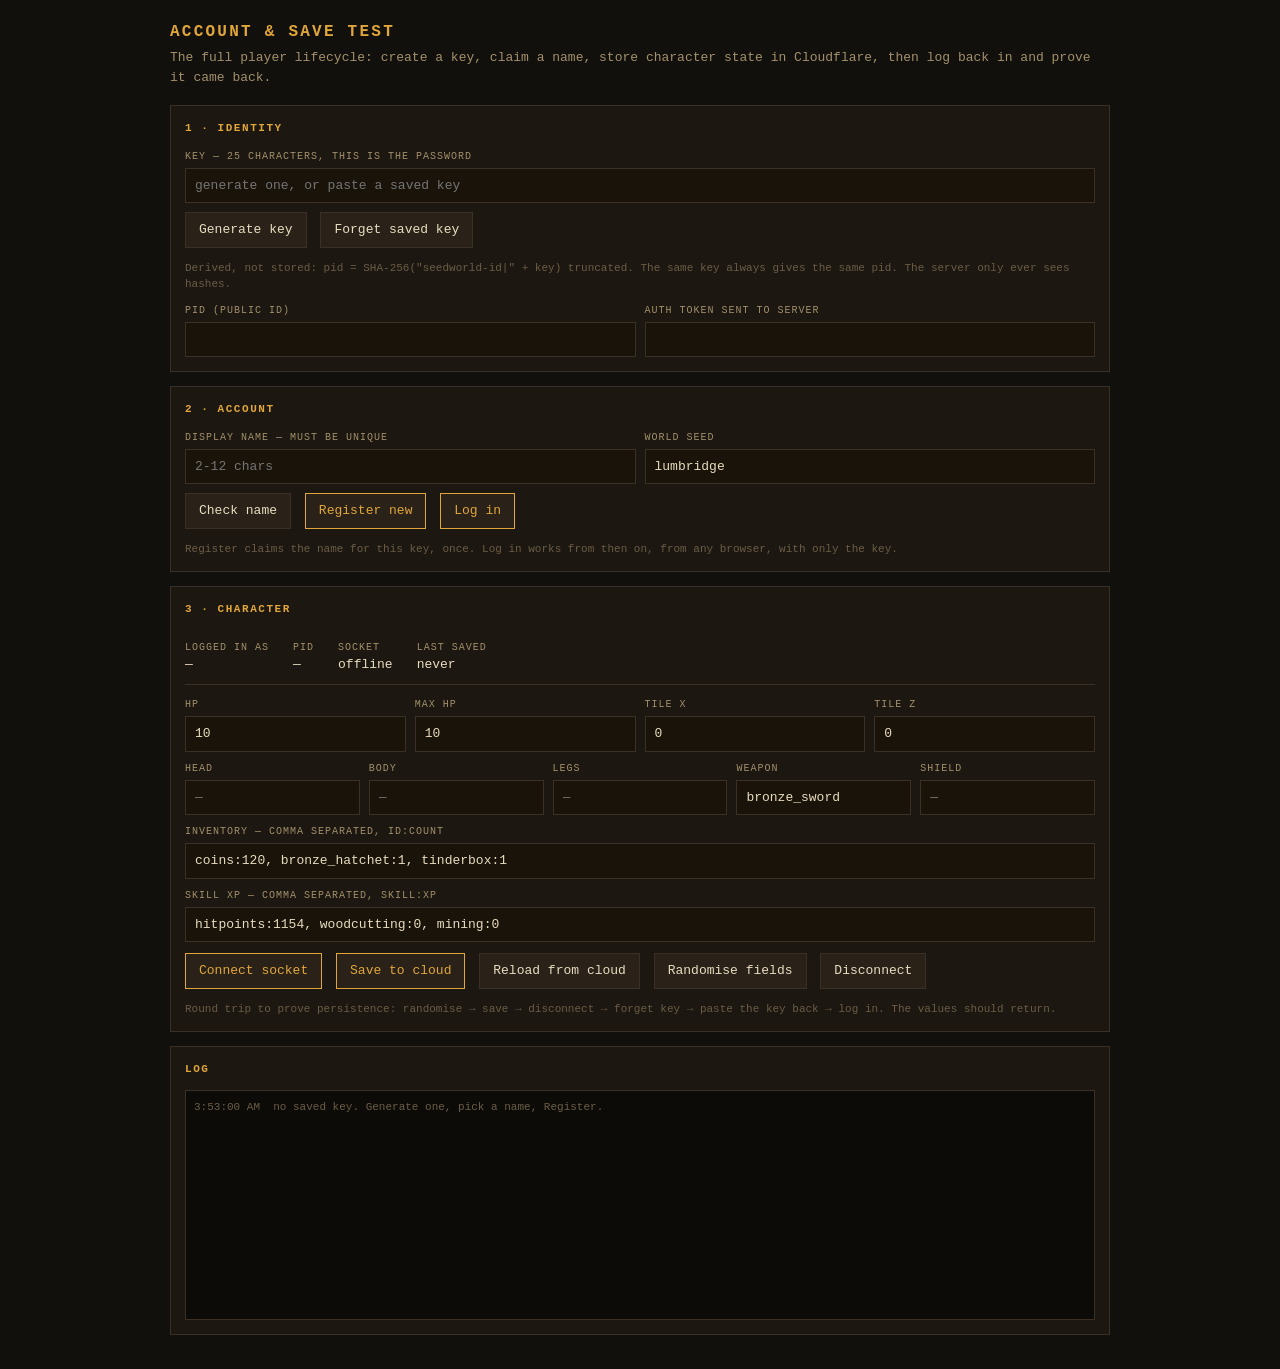
==== account-test.html @ 3901ff2e "Add files via upload" ====
<!DOCTYPE html>
<html lang="en">
<head>
<meta charset="utf-8">
<meta name="viewport" content="width=device-width,initial-scale=1">
<title>Seedworld — account &amp; save test</title>
<style>
  :root { --bg:#12100c; --panel:#1c1710; --line:#3a3025; --bone:#e8dcc0; --amber:#e0a63a; }
  * { box-sizing:border-box; }
  body { margin:0; background:var(--bg); color:var(--bone);
         font:13px/1.5 ui-monospace,SFMono-Regular,Menlo,Consolas,monospace; }
  .wrap { max-width:980px; margin:0 auto; padding:20px; }
  h1 { font-size:16px; letter-spacing:.14em; text-transform:uppercase; color:var(--amber);
       margin:0 0 4px; font-weight:600; }
  h2 { font-size:11px; letter-spacing:.14em; text-transform:uppercase; color:var(--amber);
       margin:0 0 12px; font-weight:600; }
  .sub { color:#a2906c; margin:0 0 18px; }
  .panel { background:var(--panel); border:1px solid var(--line); padding:14px; margin-bottom:14px; }
  label { display:block; color:#a2906c; margin-bottom:4px; font-size:10px;
          letter-spacing:.1em; text-transform:uppercase; }
  input { width:100%; background:#191309; border:1px solid var(--line); color:var(--bone);
          padding:7px 9px; font:inherit; }
  input:focus { outline:none; border-color:var(--amber); }
  input:disabled { opacity:.45; }
  button { background:#2a2218; border:1px solid var(--line); color:var(--bone);
           padding:7px 13px; font:inherit; cursor:pointer; margin:0 6px 6px 0; }
  button:hover:not(:disabled) { border-color:var(--amber); color:var(--amber); }
  button:disabled { opacity:.35; cursor:default; }
  button.go { border-color:var(--amber); color:var(--amber); }
  .key { background:#0d0b07; border:1px dashed var(--amber); color:var(--amber);
         padding:11px; word-break:break-all; letter-spacing:.16em; margin:9px 0; font-size:15px; }
  .grid { display:grid; grid-template-columns:repeat(auto-fit,minmax(150px,1fr)); gap:9px; }
  .who { display:flex; gap:24px; flex-wrap:wrap; padding:10px 0; border-bottom:1px solid var(--line);
         margin-bottom:12px; }
  .who div span { color:#a2906c; display:block; font-size:10px; letter-spacing:.1em;
                  text-transform:uppercase; }
  .who div b { font-weight:400; color:var(--bone); }
  #log { height:230px; overflow:auto; background:#0d0b07; border:1px solid var(--line);
         padding:8px; font-size:11px; white-space:pre-wrap; }
  .ok { color:#7ac74f; } .bad { color:#d8563a; } .dim { color:#6b5d47; } .warn { color:#e0a63a; }
  .hint { color:#6b5d47; font-size:11px; margin:6px 0 0; }
</style>
</head>
<body>
<div class="wrap">
  <h1>Account &amp; save test</h1>
  <p class="sub">The full player lifecycle: create a key, claim a name, store character
     state in Cloudflare, then log back in and prove it came back.</p>

  <!-- ---------------------------------------------------------- identity -->
  <div class="panel">
    <h2>1 · Identity</h2>
    <div class="grid">
      <div style="grid-column:1/-1">
        <label>Key — 25 characters, this is the password</label>
        <input id="keyIn" placeholder="generate one, or paste a saved key" spellcheck="false" autocomplete="off">
      </div>
    </div>
    <div class="key" id="keyOut" hidden></div>
    <div style="margin-top:9px">
      <button id="gen">Generate key</button>
      <button id="forget">Forget saved key</button>
    </div>
    <p class="hint">Derived, not stored: pid = SHA-256("seedworld-id|" + key) truncated.
       The same key always gives the same pid. The server only ever sees hashes.</p>
    <div class="grid" style="margin-top:10px">
      <div><label>pid (public id)</label><input id="pidOut" readonly></div>
      <div><label>auth token sent to server</label><input id="authOut" readonly></div>
    </div>
  </div>

  <!-- ------------------------------------------------------------ account -->
  <div class="panel">
    <h2>2 · Account</h2>
    <div class="grid">
      <div><label>Display name — must be unique</label><input id="nameIn" maxlength="12" placeholder="2-12 chars" spellcheck="false"></div>
      <div><label>World seed</label><input id="seedIn" value="lumbridge" spellcheck="false"></div>
    </div>
    <div style="margin-top:9px">
      <button id="check">Check name</button>
      <button id="reg" class="go">Register new</button>
      <button id="login" class="go">Log in</button>
    </div>
    <p class="hint">Register claims the name for this key, once. Log in works from then on,
       from any browser, with only the key.</p>
  </div>

  <!-- ---------------------------------------------------------- character -->
  <div class="panel">
    <h2>3 · Character</h2>
    <div class="who">
      <div><span>logged in as</span><b id="whoName">—</b></div>
      <div><span>pid</span><b id="whoPid">—</b></div>
      <div><span>socket</span><b id="whoSock" class="dim">offline</b></div>
      <div><span>last saved</span><b id="whoSaved">never</b></div>
    </div>
    <div class="grid">
      <div><label>hp</label><input id="f_hp" value="10"></div>
      <div><label>max hp</label><input id="f_maxhp" value="10"></div>
      <div><label>tile x</label><input id="f_tx" value="0"></div>
      <div><label>tile z</label><input id="f_tz" value="0"></div>
    </div>
    <div class="grid" style="margin-top:9px">
      <div><label>head</label><input id="f_head" placeholder="—"></div>
      <div><label>body</label><input id="f_body" placeholder="—"></div>
      <div><label>legs</label><input id="f_legs" placeholder="—"></div>
      <div><label>weapon</label><input id="f_weapon" value="bronze_sword"></div>
      <div><label>shield</label><input id="f_shield" placeholder="—"></div>
    </div>
    <div class="grid" style="margin-top:9px">
      <div style="grid-column:1/-1"><label>inventory — comma separated, id:count</label>
        <input id="f_inv" value="coins:120, bronze_hatchet:1, tinderbox:1"></div>
      <div style="grid-column:1/-1"><label>skill xp — comma separated, skill:xp</label>
        <input id="f_xp" value="hitpoints:1154, woodcutting:0, mining:0"></div>
    </div>
    <div style="margin-top:11px">
      <button id="conn" class="go">Connect socket</button>
      <button id="save" class="go">Save to cloud</button>
      <button id="reload">Reload from cloud</button>
      <button id="scramble">Randomise fields</button>
      <button id="disc">Disconnect</button>
    </div>
    <p class="hint">Round trip to prove persistence: randomise → save → disconnect →
       forget key → paste the key back → log in. The values should return.</p>
  </div>

  <div class="panel">
    <h2>Log</h2>
    <div id="log"></div>
  </div>
</div>

<script>
const API = location.origin;
const $ = id => document.getElementById(id);
const log = (m, c) => {
  const d = document.createElement('div');
  if (c) d.className = c;
  d.textContent = new Date().toLocaleTimeString() + '  ' + m;
  $('log').appendChild(d); $('log').scrollTop = 1e9;
};
addEventListener('unhandledrejection', e =>
  log('UNCAUGHT: ' + (e.reason && e.reason.message || e.reason), 'bad'));

/* --------------------------------------------------------------- identity */
const A32 = '0123456789ABCDEFGHJKMNPQRSTVWXYZ';
function newKey() {
  const b = crypto.getRandomValues(new Uint8Array(25));
  let s = ''; for (const v of b) s += A32[v & 31];
  return s;
}
const normKey = s => (s || '').toUpperCase().trim()
  .replace(/O/g,'0').replace(/[IL]/g,'1').replace(/U/g,'V')
  .replace(/[^0-9A-HJKMNP-TV-Z]/g,'');

const enc = new TextEncoder();
const hex = b => [...new Uint8Array(b)].map(v => v.toString(16).padStart(2,'0')).join('');
const sha = async s => hex(await crypto.subtle.digest('SHA-256', enc.encode(s)));

let KEY = null, AUTH = null, PID = null, NAME = null, ws = null, pingT = null;

async function useKey(raw) {
  const k = normKey(raw);
  if (k.length !== 25) { log('Key must be 25 characters (yours is ' + k.length + ').', 'bad'); return false; }
  KEY = k;
  AUTH = await sha('seedworld-auth|' + k);
  PID  = (await sha('seedworld-id|' + k)).slice(0, 12);
  $('keyIn').value = k;
  $('pidOut').value = PID;
  $('authOut').value = AUTH.slice(0, 24) + '…';
  localStorage['seedworld.key'] = k;
  return true;
}

/* ---------------------------------------------------------------- helpers */
async function api(path, opts) {
  let r, text;
  try { r = await fetch(API + path, opts); }
  catch (e) { log('network error on ' + path + ': ' + e.message, 'bad'); return null; }
  text = await r.text();
  let j = null; try { j = JSON.parse(text); } catch {}
  if (!j) {
    log('HTTP ' + r.status + ' on ' + path + ' — not JSON: ' + text.slice(0,120).replace(/\s+/g,' '), 'bad');
    return null;
  }
  j.__status = r.status;
  return j;
}

const parsePairs = (s, asNum) => (s || '').split(',').map(x => x.trim()).filter(Boolean)
  .map(x => { const [a, b] = x.split(':'); return [a.trim(), asNum ? (parseInt(b) || 0) : (b || '').trim()]; });

function collect() {
  const eq = {};
  for (const slot of ['head','body','legs','weapon','shield']) {
    const v = $('f_' + slot).value.trim();
    eq[slot] = v || null;
  }
  return {
    v: 1,
    hp: parseInt($('f_hp').value) || 0,
    maxhp: parseInt($('f_maxhp').value) || 0,
    tx: parseInt($('f_tx').value) || 0,
    tz: parseInt($('f_tz').value) || 0,
    eq,
    inv: parsePairs($('f_inv').value, true).map(([id, n]) => ({ id, n })),
    xp: Object.fromEntries(parsePairs($('f_xp').value, true))
  };
}

function apply(save) {
  if (!save || !Object.keys(save).length) { log('save blob is empty — nothing stored yet', 'dim'); return; }
  $('f_hp').value = save.hp ?? 10;
  $('f_maxhp').value = save.maxhp ?? 10;
  $('f_tx').value = save.tx ?? 0;
  $('f_tz').value = save.tz ?? 0;
  for (const slot of ['head','body','legs','weapon','shield']) {
    $('f_' + slot).value = (save.eq && save.eq[slot]) || '';
  }
  $('f_inv').value = (save.inv || []).map(i => i.id + ':' + i.n).join(', ');
  $('f_xp').value = Object.entries(save.xp || {}).map(([k, v]) => k + ':' + v).join(', ');
}

/* ----------------------------------------------------------------- socket */
function connect() {
  if (!AUTH) return log('set a key first', 'bad');
  if (ws) { try { ws.close(); } catch {} }
  const url = API.replace(/^http/, 'ws') + '/ws?auth=' + AUTH +
              '&seed=' + encodeURIComponent($('seedIn').value.trim() || 'lumbridge');
  log('connecting…');
  ws = new WebSocket(url);

  ws.onopen = () => {
    $('whoSock').textContent = 'connected'; $('whoSock').className = 'ok';
    log('socket open', 'ok');
    clearInterval(pingT);
    pingT = setInterval(() => ws.readyState === 1 && ws.send(JSON.stringify([9, Date.now()])), 30000);
  };
  ws.onclose = e => {
    clearInterval(pingT);
    $('whoSock').textContent = 'offline'; $('whoSock').className = 'dim';
    log('socket closed: ' + e.code, e.code === 1000 ? 'dim' : 'bad');
    if (e.code === 1006) log('1006 usually means this key has no account — Register first.', 'warn');
  };
  ws.onmessage = e => {
    let batch; try { batch = JSON.parse(e.data); } catch { return; }
    for (const m of batch) {
      if (m[0] === 0) {
        NAME = m[3] || NAME;
        $('whoPid').textContent = m[1];
        $('whoName').textContent = NAME || '(unknown)';
        log('hello — authenticated as "' + NAME + '" pid ' + m[1] + ' in world "' + m[4] + '"', 'ok');
        if (m[1] !== PID) log('pid mismatch! server says ' + m[1] + ', we derived ' + PID, 'bad');
      }
    }
  };
}

/* --------------------------------------------------------------------- ui */
$('gen').onclick = async () => {
  const k = newKey();
  $('keyOut').textContent = k; $('keyOut').hidden = false;
  await useKey(k);
  log('generated a key — write it down, it cannot be recovered', 'warn');
};

$('forget').onclick = () => {
  delete localStorage['seedworld.key'];
  KEY = AUTH = PID = NAME = null;
  $('keyIn').value = $('pidOut').value = $('authOut').value = '';
  $('whoName').textContent = $('whoPid').textContent = '—';
  log('cleared localStorage — paste a key to log back in', 'dim');
};

$('check').onclick = async () => {
  const name = $('nameIn').value.trim();
  const j = await api('/name-check?name=' + encodeURIComponent(name));
  if (!j) return;
  if (!j.valid) log('invalid: ' + j.e, 'bad');
  else if (j.available) log('"' + name + '" is available', 'ok');
  else log('"' + name + '" is taken — names are case-insensitive', 'bad');
};

$('reg').onclick = async () => {
  if (!await useKey($('keyIn').value)) return;
  const name = $('nameIn').value.trim();
  if (!/^[A-Za-z0-9 ]{2,12}$/.test(name)) return log('name must be 2-12 letters, digits or spaces', 'bad');

  log('POST /register  name="' + name + '"  pid=' + PID + '…');
  const j = await api('/register', {
    method: 'POST',
    headers: { 'content-type': 'application/json' },
    body: JSON.stringify({ auth: AUTH, pid: PID, name })
  });
  if (!j) return;

  if (j.ok) {
    NAME = j.name;
    $('whoName').textContent = NAME; $('whoPid').textContent = j.pid;
    log('registered "' + j.name + '" — now Connect, then Save', 'ok');
  } else if (j.e === 'key_registered') {
    log('this key already has an account: "' + j.name + '" — use Log in instead', 'warn');
  } else if (j.e === 'name_taken') {
    log('that name is taken, pick another', 'bad');
  } else if (j.e === 'rate_limited') {
    log('too many accounts from this IP in the last hour', 'bad');
  } else {
    log('HTTP ' + j.__status + ': ' + j.e, 'bad');
  }
};

$('login').onclick = async () => {
  if (!await useKey($('keyIn').value)) return;
  log('GET /save …');
  const j = await api('/save?auth=' + AUTH);
  if (!j) return;
  if (j.e) {
    if (j.__status === 401) log('no account for this key — Register first', 'bad');
    else log('HTTP ' + j.__status + ': ' + j.e, 'bad');
    return;
  }
  NAME = j.name;
  $('whoName').textContent = j.name;
  $('whoPid').textContent = j.pid;
  $('nameIn').value = j.name;
  if (j.seed) $('seedIn').value = j.seed;
  log('logged in as "' + j.name + '" (' + j.pid + ')', 'ok');
  apply(j.save);
  log('character restored: ' + JSON.stringify(j.save).slice(0, 180));
};

$('conn').onclick = connect;
$('disc').onclick = () => { if (ws) ws.close(1000); else log('not connected', 'dim'); };

$('save').onclick = () => {
  if (!ws || ws.readyState !== 1) return log('connect the socket first — saves go over it', 'bad');
  const blob = collect();
  ws.send(JSON.stringify([8, blob]));
  $('whoSaved').textContent = new Date().toLocaleTimeString();
  log('sent save (' + JSON.stringify(blob).length + ' bytes): ' + JSON.stringify(blob).slice(0, 160), 'ok');
  log('the server writes it to D1 immediately; press Reload to read it back', 'dim');
};

$('reload').onclick = async () => {
  if (!AUTH) return log('set a key first', 'bad');
  const j = await api('/save?auth=' + AUTH);
  if (!j || j.e) return log('reload failed: ' + (j && j.e), 'bad');
  apply(j.save);
  log('reloaded from cloud: ' + JSON.stringify(j.save).slice(0, 180), 'ok');
};

$('scramble').onclick = () => {
  const r = n => Math.floor(Math.random() * n);
  const tiers = ['bronze','iron','steel','mithril','adamant','rune'];
  const t = tiers[r(tiers.length)];
  $('f_hp').value = 1 + r(99); $('f_maxhp').value = 99;
  $('f_tx').value = r(2000) - 1000; $('f_tz').value = r(2000) - 1000;
  $('f_head').value = t + '_helm'; $('f_body').value = t + '_platebody';
  $('f_legs').value = t + '_platelegs'; $('f_weapon').value = t + '_sword';
  $('f_shield').value = t + '_kiteshield';
  $('f_inv').value = 'coins:' + r(100000) + ', logs:' + r(28) + ', ' + t + '_ore:' + r(28);
  $('f_xp').value = 'hitpoints:' + r(200000) + ', woodcutting:' + r(200000) + ', mining:' + r(200000);
  log('fields randomised — Save, then Reload, and check they survive', 'dim');
};

/* ------------------------------------------------------------------- boot */
(async () => {
  if (localStorage['seedworld.key']) {
    await useKey(localStorage['seedworld.key']);
    log('found a saved key — press Log in', 'dim');
  } else {
    log('no saved key. Generate one, pick a name, Register.', 'dim');
  }
})();
</script>
</body>
</html>
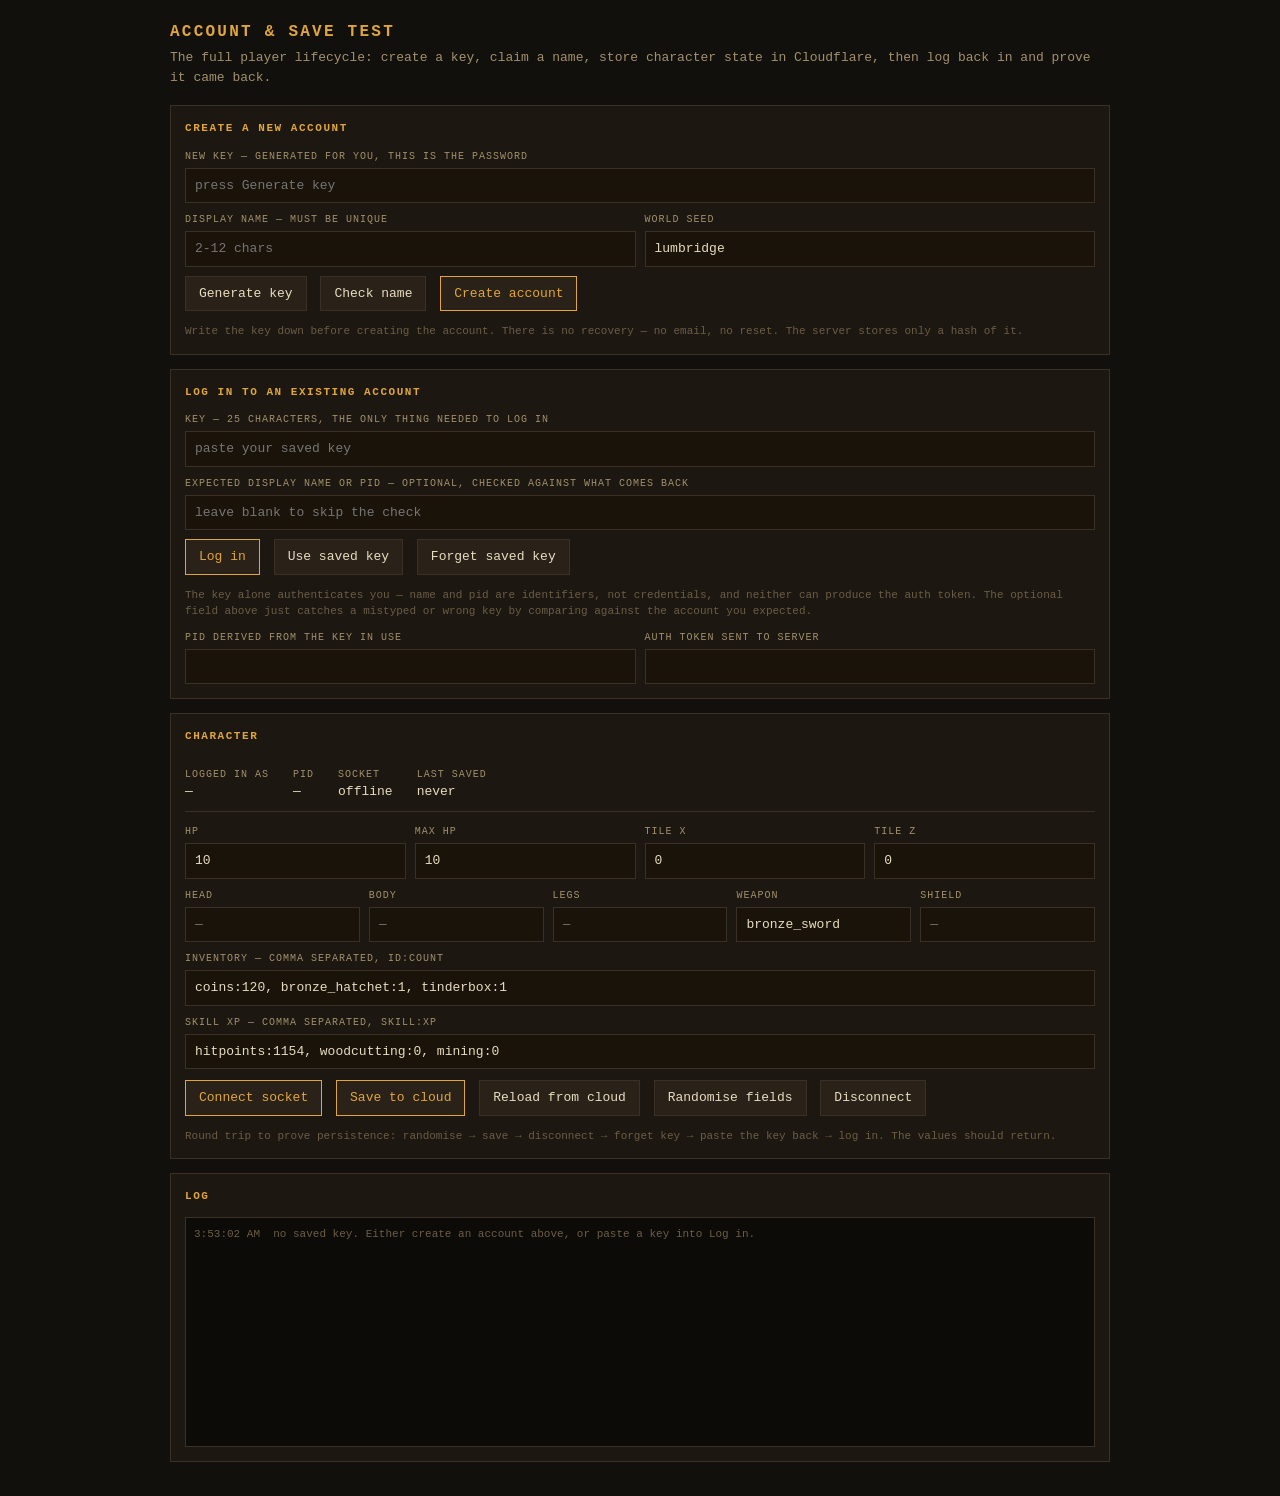
==== commit aee9953f: "Add files via upload" ====
--- a/account-test.html
+++ b/account-test.html
@@ -47,47 +47,59 @@
   <p class="sub">The full player lifecycle: create a key, claim a name, store character
      state in Cloudflare, then log back in and prove it came back.</p>
 
-  <!-- ---------------------------------------------------------- identity -->
+  <!-- ------------------------------------------------------ create account -->
   <div class="panel">
-    <h2>1 · Identity</h2>
+    <h2>Create a new account</h2>
     <div class="grid">
       <div style="grid-column:1/-1">
-        <label>Key — 25 characters, this is the password</label>
-        <input id="keyIn" placeholder="generate one, or paste a saved key" spellcheck="false" autocomplete="off">
+        <label>New key — generated for you, this is the password</label>
+        <input id="regKey" placeholder="press Generate key" spellcheck="false" autocomplete="off">
       </div>
     </div>
     <div class="key" id="keyOut" hidden></div>
+    <div class="grid" style="margin-top:9px">
+      <div><label>Display name — must be unique</label><input id="nameIn" maxlength="12" placeholder="2-12 chars" spellcheck="false"></div>
+      <div><label>World seed</label><input id="seedIn" value="lumbridge" spellcheck="false"></div>
+    </div>
     <div style="margin-top:9px">
       <button id="gen">Generate key</button>
+      <button id="check">Check name</button>
+      <button id="reg" class="go">Create account</button>
+    </div>
+    <p class="hint">Write the key down before creating the account. There is no recovery —
+       no email, no reset. The server stores only a hash of it.</p>
+  </div>
+
+  <!-- ------------------------------------------------------------ log in -->
+  <div class="panel">
+    <h2>Log in to an existing account</h2>
+    <div class="grid">
+      <div style="grid-column:1/-1">
+        <label>Key — 25 characters, the only thing needed to log in</label>
+        <input id="loginKey" placeholder="paste your saved key" spellcheck="false" autocomplete="off">
+      </div>
+      <div style="grid-column:1/-1">
+        <label>Expected display name or pid — optional, checked against what comes back</label>
+        <input id="verifyIn" placeholder="leave blank to skip the check" spellcheck="false">
+      </div>
+    </div>
+    <div style="margin-top:9px">
+      <button id="login" class="go">Log in</button>
+      <button id="useSaved">Use saved key</button>
       <button id="forget">Forget saved key</button>
     </div>
-    <p class="hint">Derived, not stored: pid = SHA-256("seedworld-id|" + key) truncated.
-       The same key always gives the same pid. The server only ever sees hashes.</p>
+    <p class="hint">The key alone authenticates you — name and pid are identifiers, not
+       credentials, and neither can produce the auth token. The optional field above just
+       catches a mistyped or wrong key by comparing against the account you expected.</p>
     <div class="grid" style="margin-top:10px">
-      <div><label>pid (public id)</label><input id="pidOut" readonly></div>
+      <div><label>pid derived from the key in use</label><input id="pidOut" readonly></div>
       <div><label>auth token sent to server</label><input id="authOut" readonly></div>
     </div>
-  </div>
-
-  <!-- ------------------------------------------------------------ account -->
-  <div class="panel">
-    <h2>2 · Account</h2>
-    <div class="grid">
-      <div><label>Display name — must be unique</label><input id="nameIn" maxlength="12" placeholder="2-12 chars" spellcheck="false"></div>
-      <div><label>World seed</label><input id="seedIn" value="lumbridge" spellcheck="false"></div>
-    </div>
-    <div style="margin-top:9px">
-      <button id="check">Check name</button>
-      <button id="reg" class="go">Register new</button>
-      <button id="login" class="go">Log in</button>
-    </div>
-    <p class="hint">Register claims the name for this key, once. Log in works from then on,
-       from any browser, with only the key.</p>
   </div>
 
   <!-- ---------------------------------------------------------- character -->
   <div class="panel">
-    <h2>3 · Character</h2>
+    <h2>Character</h2>
     <div class="who">
       <div><span>logged in as</span><b id="whoName">—</b></div>
       <div><span>pid</span><b id="whoPid">—</b></div>
@@ -165,7 +177,6 @@
   KEY = k;
   AUTH = await sha('seedworld-auth|' + k);
   PID  = (await sha('seedworld-id|' + k)).slice(0, 12);
-  $('keyIn').value = k;
   $('pidOut').value = PID;
   $('authOut').value = AUTH.slice(0, 24) + '…';
   localStorage['seedworld.key'] = k;
@@ -259,6 +270,7 @@
 /* --------------------------------------------------------------------- ui */
 $('gen').onclick = async () => {
   const k = newKey();
+  $('regKey').value = k;
   $('keyOut').textContent = k; $('keyOut').hidden = false;
   await useKey(k);
   log('generated a key — write it down, it cannot be recovered', 'warn');
@@ -267,9 +279,17 @@
 $('forget').onclick = () => {
   delete localStorage['seedworld.key'];
   KEY = AUTH = PID = NAME = null;
-  $('keyIn').value = $('pidOut').value = $('authOut').value = '';
+  $('loginKey').value = $('regKey').value = $('pidOut').value = $('authOut').value = '';
   $('whoName').textContent = $('whoPid').textContent = '—';
-  log('cleared localStorage — paste a key to log back in', 'dim');
+  log('cleared localStorage — paste a key into Log in to come back', 'dim');
+};
+
+$('useSaved').onclick = async () => {
+  const k = localStorage['seedworld.key'];
+  if (!k) return log('no key saved in this browser', 'bad');
+  $('loginKey').value = k;
+  await useKey(k);
+  log('loaded saved key — press Log in', 'dim');
 };
 
 $('check').onclick = async () => {
@@ -282,7 +302,7 @@
 };
 
 $('reg').onclick = async () => {
-  if (!await useKey($('keyIn').value)) return;
+  if (!await useKey($('regKey').value)) return;
   const name = $('nameIn').value.trim();
   if (!/^[A-Za-z0-9 ]{2,12}$/.test(name)) return log('name must be 2-12 letters, digits or spaces', 'bad');
 
@@ -310,8 +330,9 @@
 };
 
 $('login').onclick = async () => {
-  if (!await useKey($('keyIn').value)) return;
-  log('GET /save …');
+  if (!await useKey($('loginKey').value)) return;
+  const want = $('verifyIn').value.trim();
+  log('GET /save  pid=' + PID + ' …');
   const j = await api('/save?auth=' + AUTH);
   if (!j) return;
   if (j.e) {
@@ -319,10 +340,14 @@
     else log('HTTP ' + j.__status + ': ' + j.e, 'bad');
     return;
   }
+  if (want && want.toLowerCase() !== (j.name || '').toLowerCase() && want.toLowerCase() !== j.pid) {
+    log('MISMATCH: you expected "' + want + '" but this key belongs to "' +
+        j.name + '" (' + j.pid + ') — wrong key?', 'bad');
+    return;
+  }
   NAME = j.name;
   $('whoName').textContent = j.name;
   $('whoPid').textContent = j.pid;
-  $('nameIn').value = j.name;
   if (j.seed) $('seedIn').value = j.seed;
   log('logged in as "' + j.name + '" (' + j.pid + ')', 'ok');
   apply(j.save);
@@ -366,10 +391,11 @@
 /* ------------------------------------------------------------------- boot */
 (async () => {
   if (localStorage['seedworld.key']) {
+    $('loginKey').value = localStorage['seedworld.key'];
     await useKey(localStorage['seedworld.key']);
-    log('found a saved key — press Log in', 'dim');
+    log('found a saved key in this browser — press Log in', 'dim');
   } else {
-    log('no saved key. Generate one, pick a name, Register.', 'dim');
+    log('no saved key. Either create an account above, or paste a key into Log in.', 'dim');
   }
 })();
 </script>
